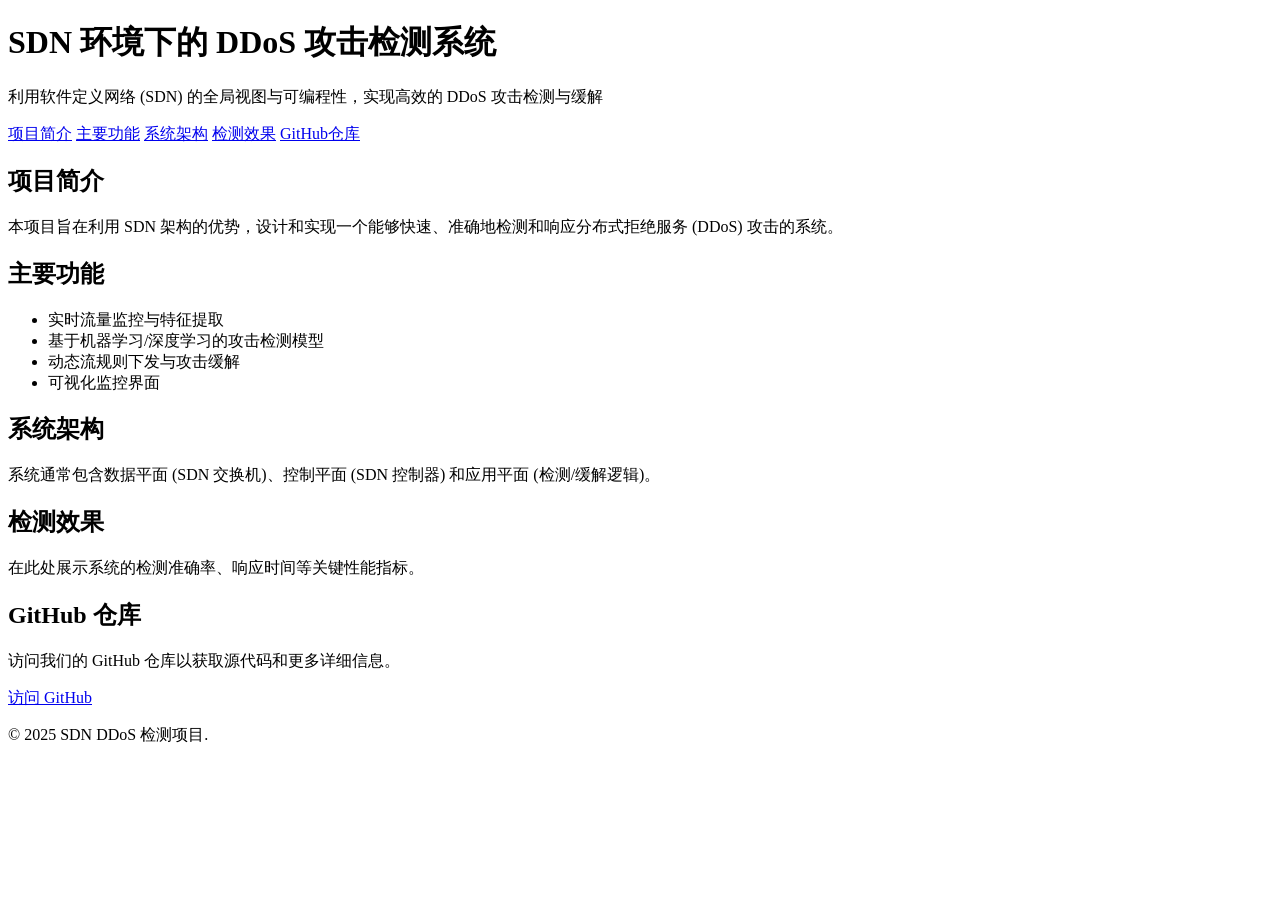
==== index.html @ 9b308da0 "Create index.html" ====
<!DOCTYPE html>
<html lang="zh-CN">
<head>
    <meta charset="UTF-8">
    <meta name="viewport" content="width=device-width, initial-scale=1.0">
    <title>SDN DDoS 检测系统</title>
    <link rel="stylesheet" href="style.css"> <!-- 链接到样式表 -->
</head>
<body>
    <header>
        <h1>SDN 环境下的 DDoS 攻击检测系统</h1>
        <p>利用软件定义网络 (SDN) 的全局视图与可编程性，实现高效的 DDoS 攻击检测与缓解</p>
        <nav>
            <a href="#about">项目简介</a>
            <a href="#features">主要功能</a>
            <a href="#architecture">系统架构</a>
            <a href="#results">检测效果</a>
            <a href="#github">GitHub仓库</a> <!-- 占位符，后续替换 -->
        </nav>
    </header>

    <main>
        <section id="about">
            <h2>项目简介</h2>
            <p>本项目旨在利用 SDN 架构的优势，设计和实现一个能够快速、准确地检测和响应分布式拒绝服务 (DDoS) 攻击的系统。</p>
            <!-- 更多内容待添加 -->
        </section>

        <section id="features">
            <h2>主要功能</h2>
            <ul>
                <li>实时流量监控与特征提取</li>
                <li>基于机器学习/深度学习的攻击检测模型</li>
                <li>动态流规则下发与攻击缓解</li>
                <li>可视化监控界面</li>
                <!-- 更多功能待添加 -->
            </ul>
        </section>

        <section id="architecture">
            <h2>系统架构</h2>
            <p>系统通常包含数据平面 (SDN 交换机)、控制平面 (SDN 控制器) 和应用平面 (检测/缓解逻辑)。</p>
            <!-- 架构图和详细描述待添加 -->
        </section>

        <section id="results">
            <h2>检测效果</h2>
            <p>在此处展示系统的检测准确率、响应时间等关键性能指标。</p>
            <!-- 图表、数据等内容待添加 -->
        </section>

         <section id="github">
            <h2>GitHub 仓库</h2>
            <p>访问我们的 GitHub 仓库以获取源代码和更多详细信息。</p>
            <!-- 链接待添加 -->
            <a href="#" class="button">访问 GitHub</a> <!-- 占位符链接 -->
        </section>

    </main>

    <footer>
        <p>&copy; 2025 SDN DDoS 检测项目.</p>
    </footer>

</body>
</html>
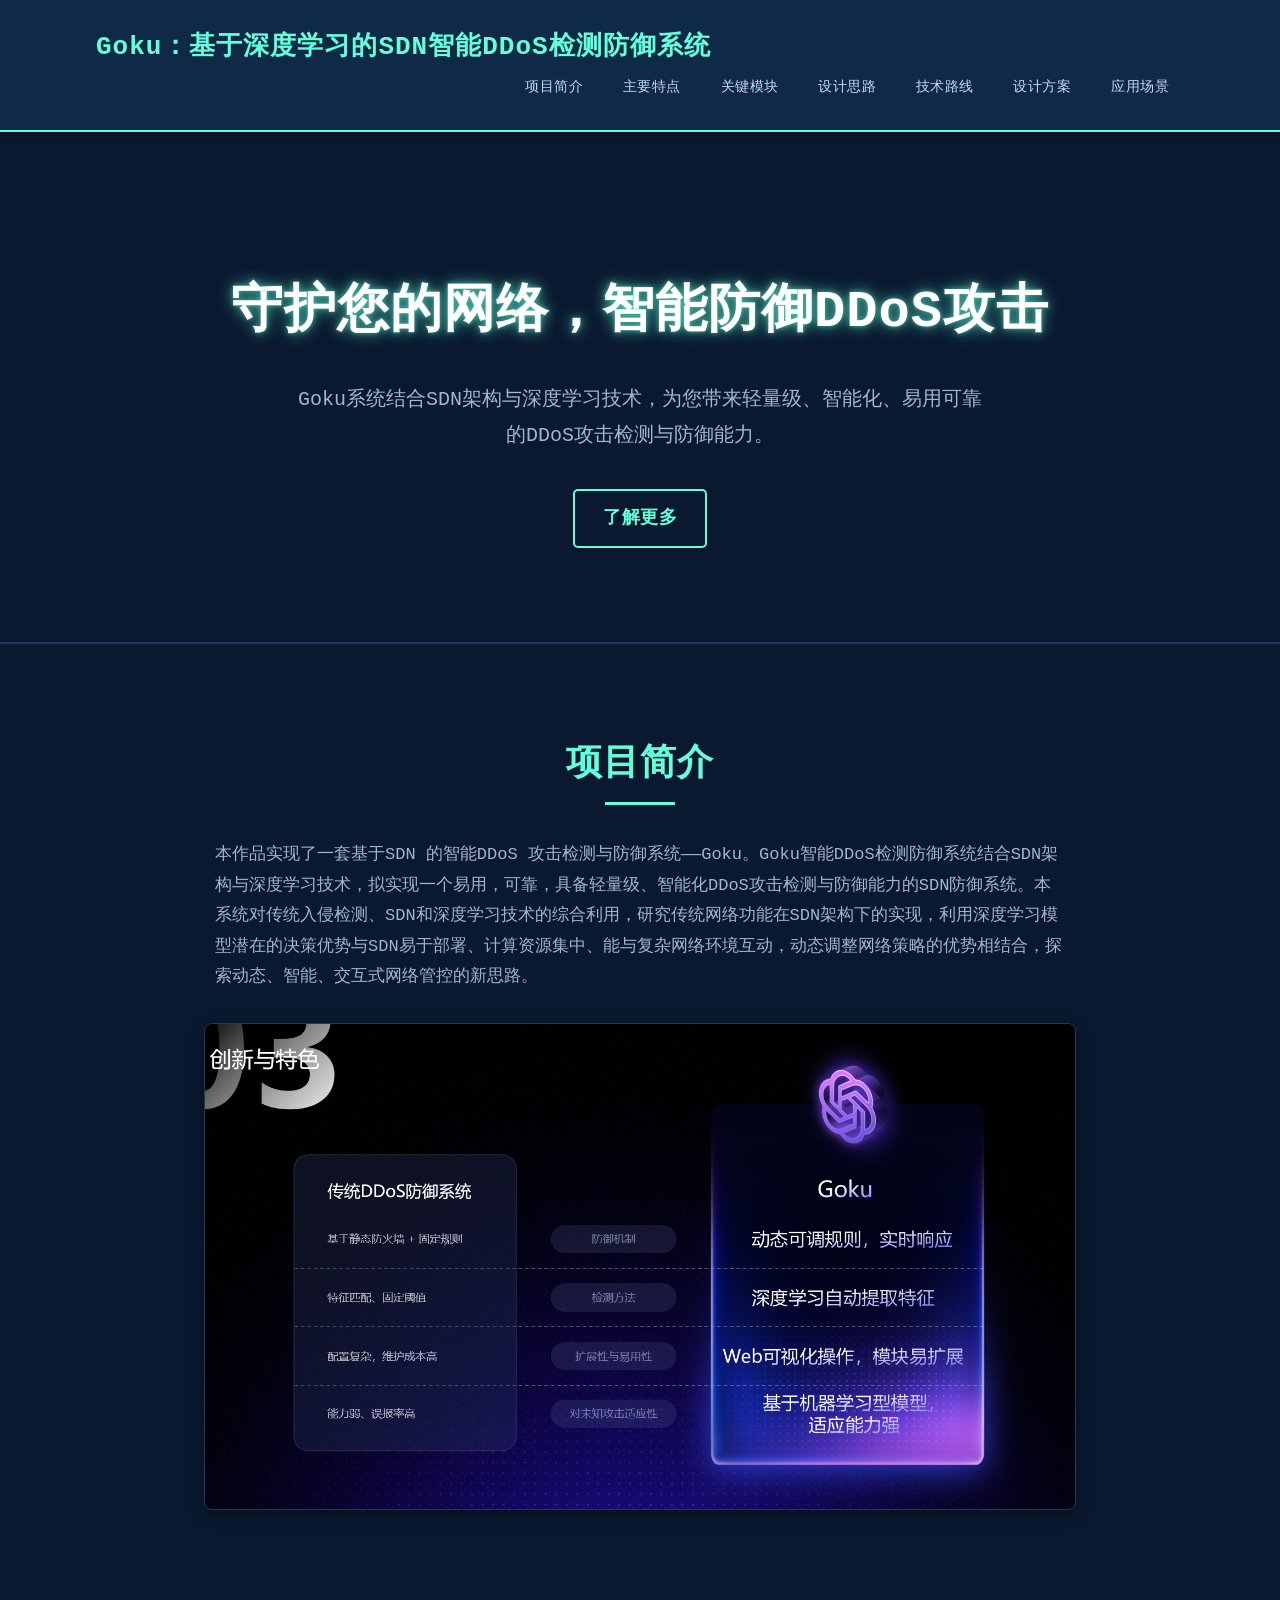
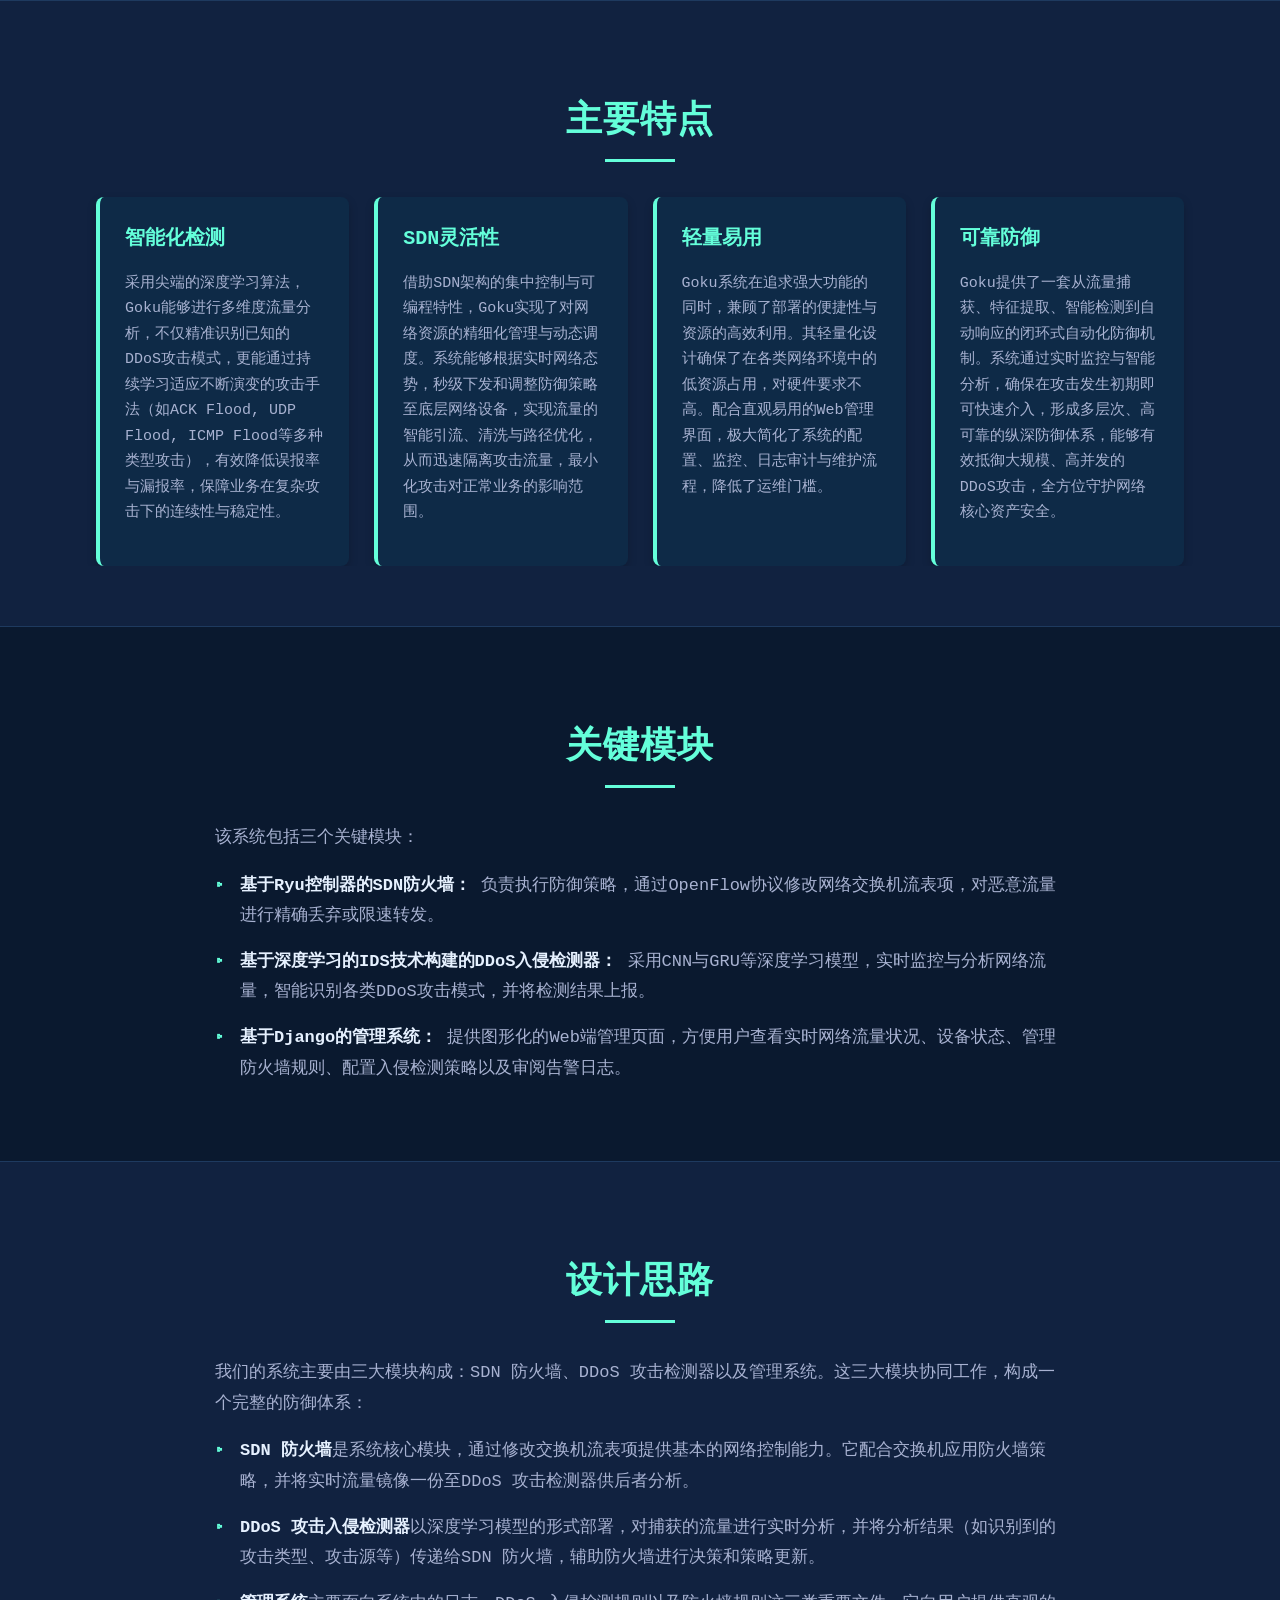
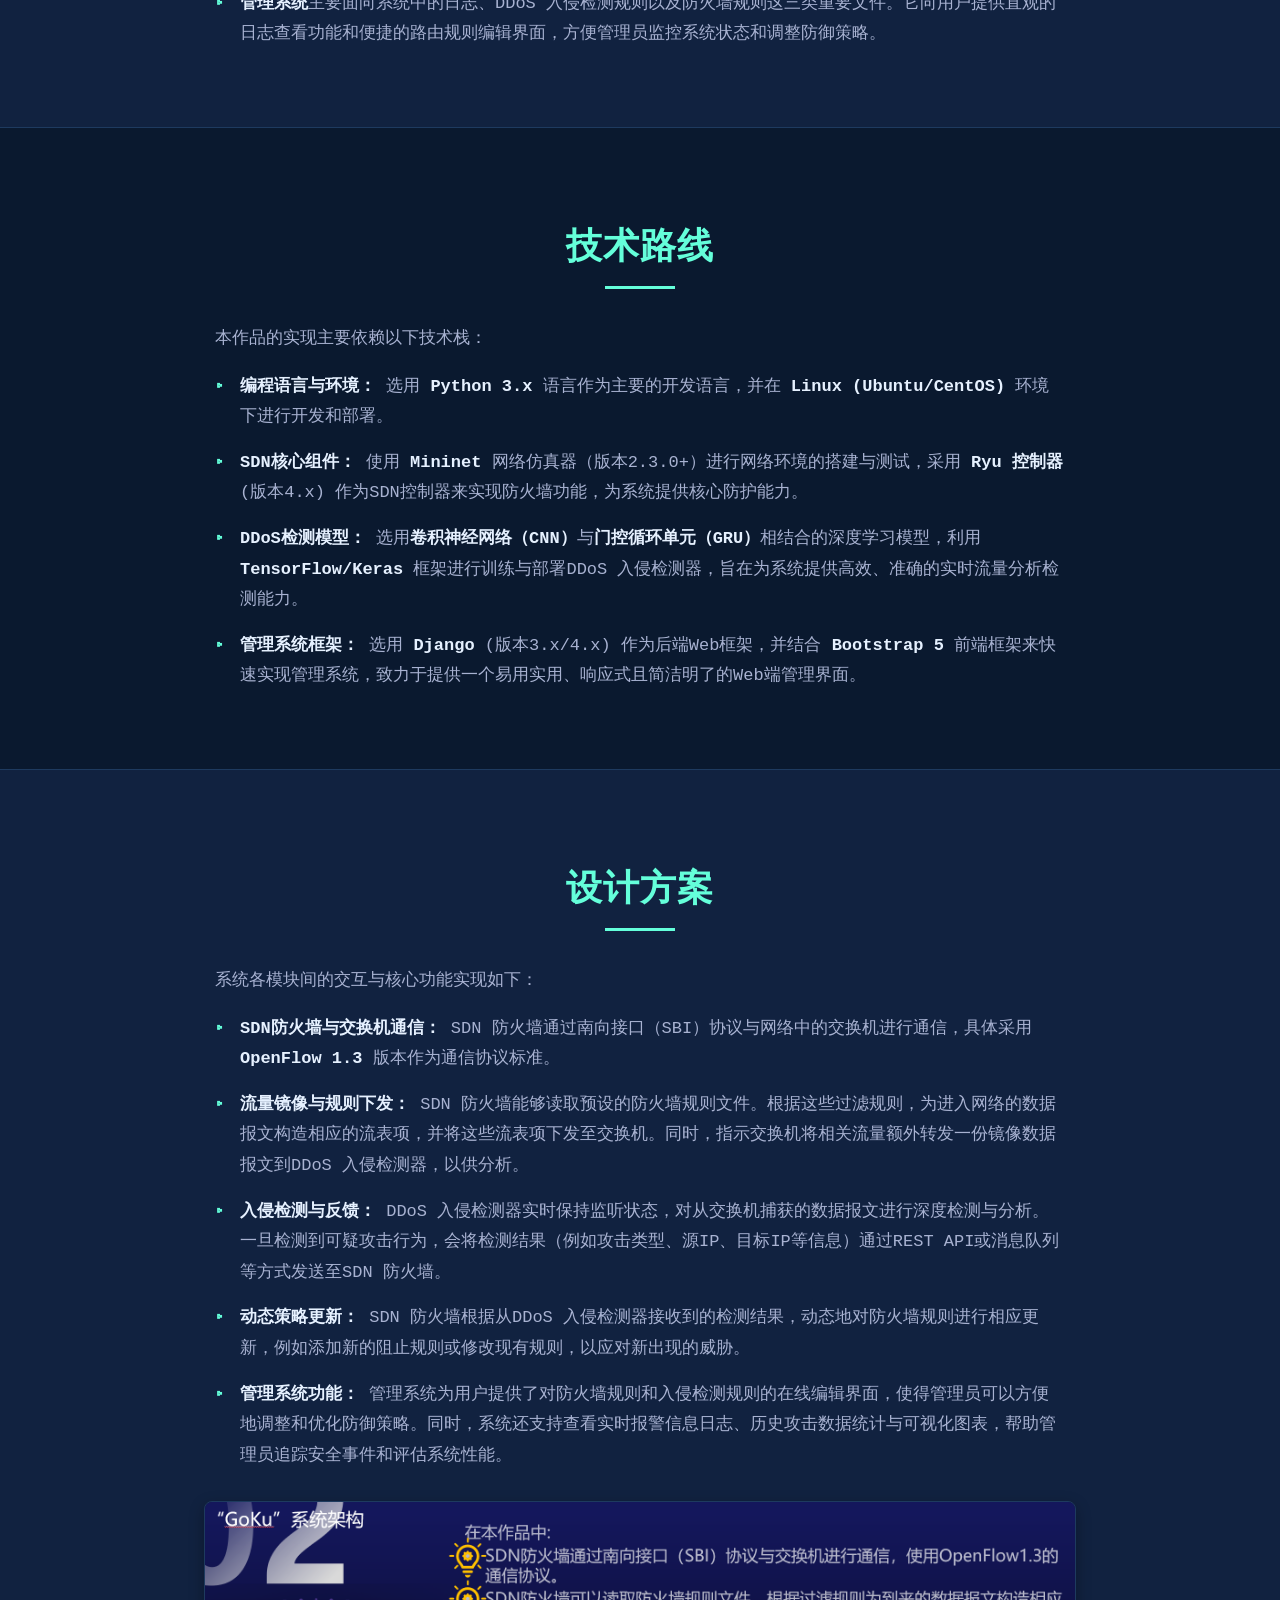
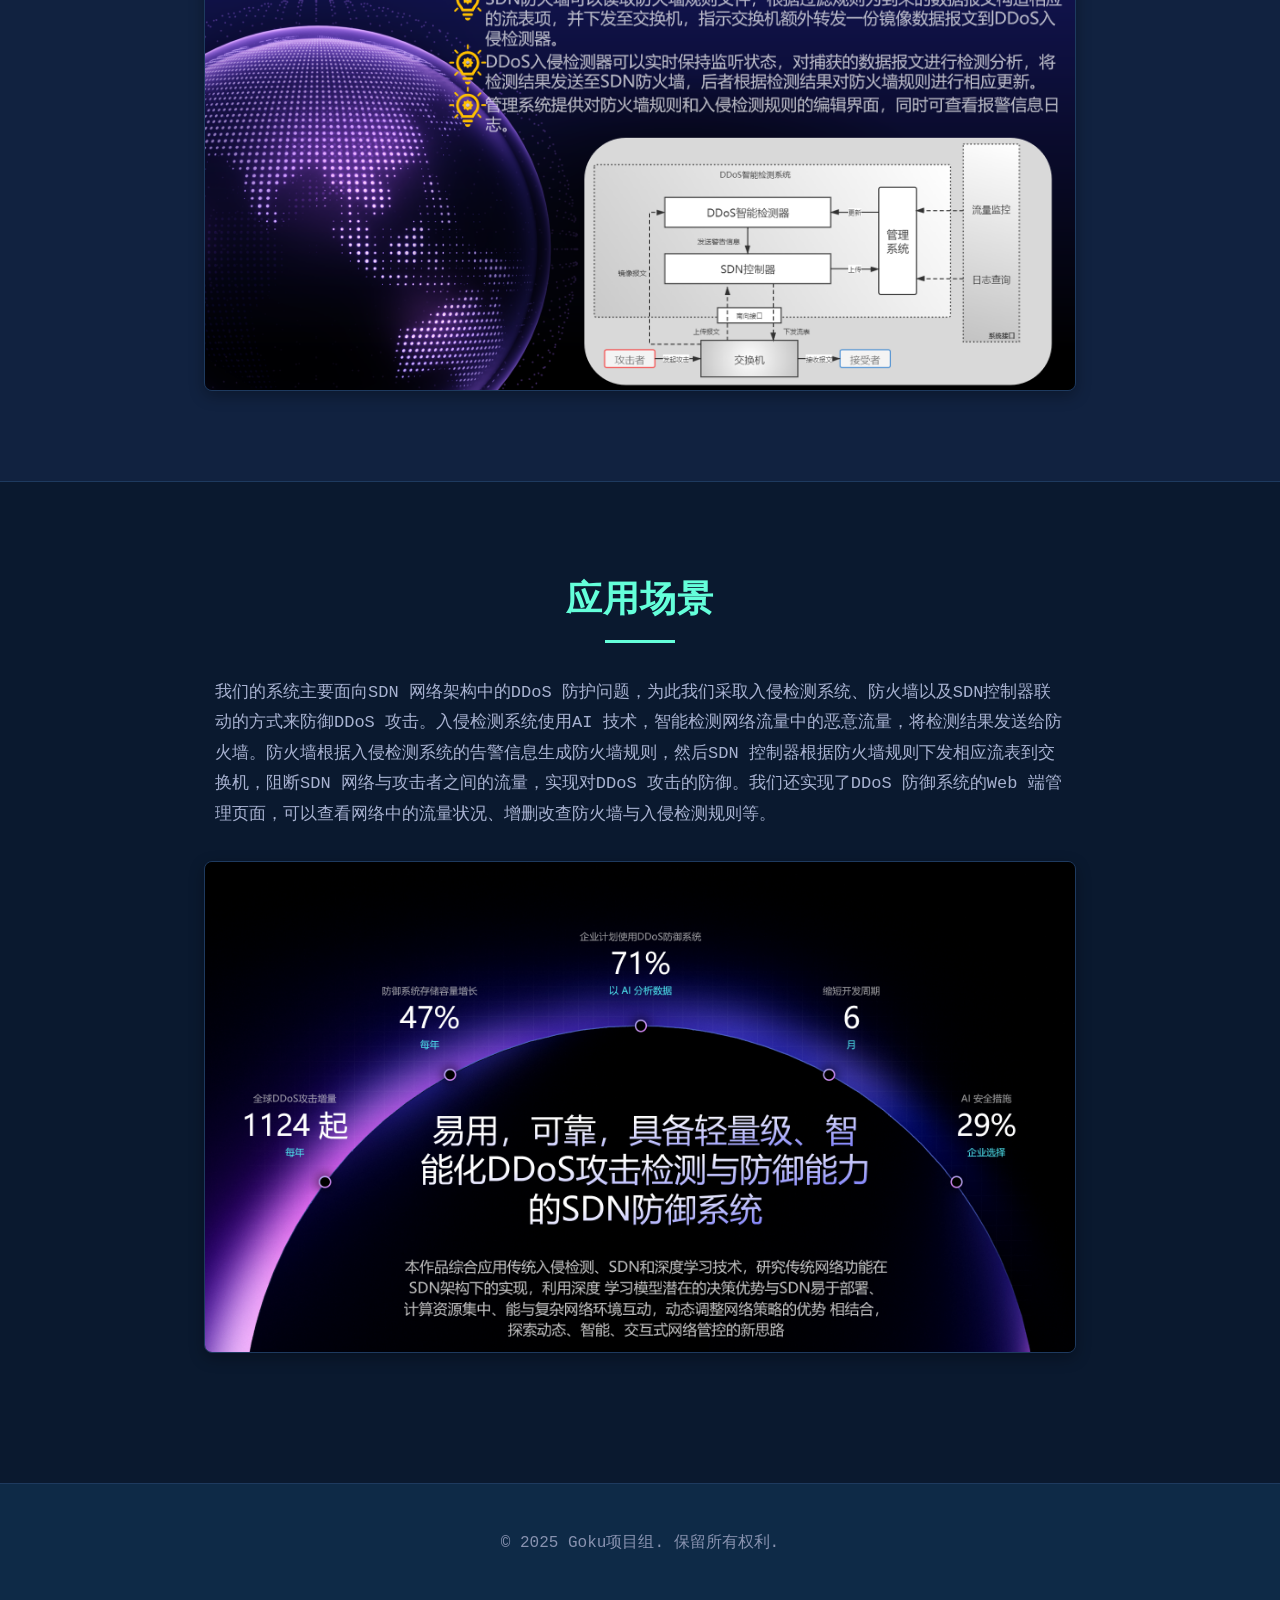
==== commit bee57cd0: "Upload Index" ====
--- a/index.html
+++ b/index.html
@@ -3,64 +3,135 @@
 <head>
     <meta charset="UTF-8">
     <meta name="viewport" content="width=device-width, initial-scale=1.0">
-    <title>SDN DDoS 检测系统</title>
-    <link rel="stylesheet" href="style.css"> <!-- 链接到样式表 -->
+    <title>Goku：基于深度学习的SDN智能DDoS检测防御系统</title>
+    <link rel="stylesheet" href="style.css">
 </head>
-<body>
+<body id="top">
     <header>
-        <h1>SDN 环境下的 DDoS 攻击检测系统</h1>
-        <p>利用软件定义网络 (SDN) 的全局视图与可编程性，实现高效的 DDoS 攻击检测与缓解</p>
-        <nav>
-            <a href="#about">项目简介</a>
-            <a href="#features">主要功能</a>
-            <a href="#architecture">系统架构</a>
-            <a href="#results">检测效果</a>
-            <a href="#github">GitHub仓库</a> <!-- 占位符，后续替换 -->
-        </nav>
+        <div class="container">
+            <h1>Goku：基于深度学习的SDN智能DDoS检测防御系统</h1>
+            <nav>
+                <ul>
+                    <li><a href="#about">项目简介</a></li>
+                    <li><a href="#features">主要特点</a></li>
+                    <li><a href="#modules">关键模块</a></li>
+                    <li><a href="#design-philosophy">设计思路</a></li>
+                    <li><a href="#tech-route">技术路线</a></li>
+                    <li><a href="#main-design">设计方案</a></li>
+                    <li><a href="#solution">应用场景</a></li>
+                </ul>
+            </nav>
+        </div>
     </header>
 
-    <main>
-        <section id="about">
+    <section id="hero">
+        <div class="container">
+            <h2>守护您的网络，智能防御DDoS攻击</h2>
+            <p>Goku系统结合SDN架构与深度学习技术，为您带来轻量级、智能化、易用可靠的DDoS攻击检测与防御能力。</p>
+            <a href="#about" class="btn">了解更多</a>
+        </div>
+    </section>
+
+    <section id="about" class="content-section">
+        <div class="container">
             <h2>项目简介</h2>
-            <p>本项目旨在利用 SDN 架构的优势，设计和实现一个能够快速、准确地检测和响应分布式拒绝服务 (DDoS) 攻击的系统。</p>
-            <!-- 更多内容待添加 -->
-        </section>
+            <p>本作品实现了一套基于SDN 的智能DDoS 攻击检测与防御系统——Goku。Goku智能DDoS检测防御系统结合SDN架构与深度学习技术，拟实现一个易用，可靠，具备轻量级、智能化DDoS攻击检测与防御能力的SDN防御系统。本系统对传统入侵检测、SDN和深度学习技术的综合利用，研究传统网络功能在SDN架构下的实现，利用深度学习模型潜在的决策优势与SDN易于部署、计算资源集中、能与复杂网络环境互动，动态调整网络策略的优势相结合，探索动态、智能、交互式网络管控的新思路。</p>
+            <img src="images/Innovation.png" alt="Goku项目创新点" class="content-image">
+        </div>
+    </section>
 
-        <section id="features">
-            <h2>主要功能</h2>
+    <section id="features" class="content-section bg-light">
+        <div class="container">
+            <h2>主要特点</h2>
+            <div class="features-container">
+                <div class="feature-item-text">
+                    <h3>智能化检测</h3>
+                    <p>采用尖端的深度学习算法，Goku能够进行多维度流量分析，不仅精准识别已知的DDoS攻击模式，更能通过持续学习适应不断演变的攻击手法（如ACK Flood, UDP Flood, ICMP Flood等多种类型攻击），有效降低误报率与漏报率，保障业务在复杂攻击下的连续性与稳定性。</p>
+                </div>
+                <div class="feature-item-text">
+                    <h3>SDN灵活性</h3>
+                    <p>借助SDN架构的集中控制与可编程特性，Goku实现了对网络资源的精细化管理与动态调度。系统能够根据实时网络态势，秒级下发和调整防御策略至底层网络设备，实现流量的智能引流、清洗与路径优化，从而迅速隔离攻击流量，最小化攻击对正常业务的影响范围。</p>
+                </div>
+                <div class="feature-item-text">
+                    <h3>轻量易用</h3>
+                    <p>Goku系统在追求强大功能的同时，兼顾了部署的便捷性与资源的高效利用。其轻量化设计确保了在各类网络环境中的低资源占用，对硬件要求不高。配合直观易用的Web管理界面，极大简化了系统的配置、监控、日志审计与维护流程，降低了运维门槛。</p>
+                </div>
+                <div class="feature-item-text">
+                    <h3>可靠防御</h3>
+                    <p>Goku提供了一套从流量捕获、特征提取、智能检测到自动响应的闭环式自动化防御机制。系统通过实时监控与智能分析，确保在攻击发生初期即可快速介入，形成多层次、高可靠的纵深防御体系，能够有效抵御大规模、高并发的DDoS攻击，全方位守护网络核心资产安全。</p>
+                </div>
+            </div>
+        </div>
+    </section>
+
+    <section id="modules" class="content-section">
+        <div class="container">
+            <h2>关键模块</h2>
+            <p>该系统包括三个关键模块：</p>
             <ul>
-                <li>实时流量监控与特征提取</li>
-                <li>基于机器学习/深度学习的攻击检测模型</li>
-                <li>动态流规则下发与攻击缓解</li>
-                <li>可视化监控界面</li>
-                <!-- 更多功能待添加 -->
+                <li><strong>基于Ryu控制器的SDN防火墙：</strong> 负责执行防御策略，通过OpenFlow协议修改网络交换机流表项，对恶意流量进行精确丢弃或限速转发。</li>
+                <li><strong>基于深度学习的IDS技术构建的DDoS入侵检测器：</strong> 采用CNN与GRU等深度学习模型，实时监控与分析网络流量，智能识别各类DDoS攻击模式，并将检测结果上报。</li>
+                <li><strong>基于Django的管理系统：</strong> 提供图形化的Web端管理页面，方便用户查看实时网络流量状况、设备状态、管理防火墙规则、配置入侵检测策略以及审阅告警日志。</li>
             </ul>
-        </section>
+        </div>
+    </section>
 
-        <section id="architecture">
-            <h2>系统架构</h2>
-            <p>系统通常包含数据平面 (SDN 交换机)、控制平面 (SDN 控制器) 和应用平面 (检测/缓解逻辑)。</p>
-            <!-- 架构图和详细描述待添加 -->
-        </section>
+    <section id="design-philosophy" class="content-section bg-light">
+        <div class="container">
+            <h2>设计思路</h2>
+            <p>我们的系统主要由三大模块构成：SDN 防火墙、DDoS 攻击检测器以及管理系统。这三大模块协同工作，构成一个完整的防御体系：</p>
+            <ul>
+                <li><strong>SDN 防火墙</strong>是系统核心模块，通过修改交换机流表项提供基本的网络控制能力。它配合交换机应用防火墙策略，并将实时流量镜像一份至DDoS 攻击检测器供后者分析。</li>
+                <li><strong>DDoS 攻击入侵检测器</strong>以深度学习模型的形式部署，对捕获的流量进行实时分析，并将分析结果（如识别到的攻击类型、攻击源等）传递给SDN 防火墙，辅助防火墙进行决策和策略更新。</li>
+                <li><strong>管理系统</strong>主要面向系统中的日志、DDoS 入侵检测规则以及防火墙规则这三类重要文件。它向用户提供直观的日志查看功能和便捷的路由规则编辑界面，方便管理员监控系统状态和调整防御策略。</li>
+            </ul>
+        </div>
+    </section>
 
-        <section id="results">
-            <h2>检测效果</h2>
-            <p>在此处展示系统的检测准确率、响应时间等关键性能指标。</p>
-            <!-- 图表、数据等内容待添加 -->
-        </section>
+    <section id="tech-route" class="content-section">
+        <div class="container">
+            <h2>技术路线</h2>
+            <p>本作品的实现主要依赖以下技术栈：</p>
+            <ul>
+                <li><strong>编程语言与环境：</strong> 选用 <strong>Python 3.x</strong> 语言作为主要的开发语言，并在 <strong>Linux (Ubuntu/CentOS)</strong> 环境下进行开发和部署。</li>
+                <li><strong>SDN核心组件：</strong> 使用 <strong>Mininet</strong> 网络仿真器（版本2.3.0+）进行网络环境的搭建与测试，采用 <strong>Ryu 控制器</strong> (版本4.x) 作为SDN控制器来实现防火墙功能，为系统提供核心防护能力。</li>
+                <li><strong>DDoS检测模型：</strong> 选用<strong>卷积神经网络（CNN）</strong>与<strong>门控循环单元（GRU）</strong>相结合的深度学习模型，利用 <strong>TensorFlow/Keras</strong> 框架进行训练与部署DDoS 入侵检测器，旨在为系统提供高效、准确的实时流量分析检测能力。</li>
+                <li><strong>管理系统框架：</strong> 选用 <strong>Django</strong> (版本3.x/4.x) 作为后端Web框架，并结合 <strong>Bootstrap 5</strong> 前端框架来快速实现管理系统，致力于提供一个易用实用、响应式且简洁明了的Web端管理界面。</li>
+            </ul>
+        </div>
+    </section>
 
-         <section id="github">
-            <h2>GitHub 仓库</h2>
-            <p>访问我们的 GitHub 仓库以获取源代码和更多详细信息。</p>
-            <!-- 链接待添加 -->
-            <a href="#" class="button">访问 GitHub</a> <!-- 占位符链接 -->
-        </section>
+    <section id="main-design" class="content-section bg-light">
+        <div class="container">
+            <h2>设计方案</h2>
+            <p>系统各模块间的交互与核心功能实现如下：</p>
+            <ul>
+                <li><strong>SDN防火墙与交换机通信：</strong> SDN 防火墙通过南向接口（SBI）协议与网络中的交换机进行通信，具体采用 <strong>OpenFlow 1.3</strong> 版本作为通信协议标准。</li>
+                <li><strong>流量镜像与规则下发：</strong> SDN 防火墙能够读取预设的防火墙规则文件。根据这些过滤规则，为进入网络的数据报文构造相应的流表项，并将这些流表项下发至交换机。同时，指示交换机将相关流量额外转发一份镜像数据报文到DDoS 入侵检测器，以供分析。</li>
+                <li><strong>入侵检测与反馈：</strong> DDoS 入侵检测器实时保持监听状态，对从交换机捕获的数据报文进行深度检测与分析。一旦检测到可疑攻击行为，会将检测结果（例如攻击类型、源IP、目标IP等信息）通过REST API或消息队列等方式发送至SDN 防火墙。</li>
+                <li><strong>动态策略更新：</strong> SDN 防火墙根据从DDoS 入侵检测器接收到的检测结果，动态地对防火墙规则进行相应更新，例如添加新的阻止规则或修改现有规则，以应对新出现的威胁。</li>
+                <li><strong>管理系统功能：</strong> 管理系统为用户提供了对防火墙规则和入侵检测规则的在线编辑界面，使得管理员可以方便地调整和优化防御策略。同时，系统还支持查看实时报警信息日志、历史攻击数据统计与可视化图表，帮助管理员追踪安全事件和评估系统性能。</li>
+            </ul>
+            <img src="images/Framework.png" alt="Goku系统架构图" class="content-image">
+        </div>
+    </section>
 
-    </main>
+    <section id="solution" class="content-section">
+        <div class="container">
+            <h2>应用场景</h2>
+            <p>我们的系统主要面向SDN 网络架构中的DDoS 防护问题，为此我们采取入侵检测系统、防火墙以及SDN控制器联动的方式来防御DDoS 攻击。入侵检测系统使用AI 技术，智能检测网络流量中的恶意流量，将检测结果发送给防火墙。防火墙根据入侵检测系统的告警信息生成防火墙规则，然后SDN 控制器根据防火墙规则下发相应流表到交换机，阻断SDN 网络与攻击者之间的流量，实现对DDoS 攻击的防御。我们还实现了DDoS 防御系统的Web 端管理页面，可以查看网络中的流量状况、增删改查防火墙与入侵检测规则等。</p>
+            <img src="images/Summary.png" alt="Goku系统总结" class="content-image">
+        </div>
+    </section>
+
+    <a href="#top" id="back-to-top-btn" title="回到顶部">&uarr;</a>
 
     <footer>
-        <p>&copy; 2025 SDN DDoS 检测项目.</p>
+        <div class="container">
+            <p>&copy; 2025 Goku项目组. 保留所有权利.</p>
+        </div>
     </footer>
 
+    <script src="script.js"></script>
 </body>
-</html> 
+</html> 
--- a/style.css
+++ b/style.css
@@ -0,0 +1,332 @@
+/* General Styles */
+body {
+    font-family: 'Roboto Mono', 'Consolas', 'Menlo', monospace;
+    line-height: 1.7;
+    margin: 0;
+    padding: 0;
+    color: #cdd6f6; /* Light grayish blue text */
+    background-color: #0a192f; /* Dark navy blue background */
+    font-size: 16px;
+}
+
+.container {
+    width: 85%;
+    max-width: 1200px;
+    margin: auto;
+    overflow: hidden;
+    padding: 0 25px;
+}
+
+/* Header */
+header {
+    background: #0e2a47; /* Slightly lighter navy */
+    color: #64ffda; /* Bright teal/cyan for accents */
+    padding-top: 25px;
+    padding-bottom: 25px;
+    min-height: 80px;
+    border-bottom: #64ffda 2px solid;
+    position: sticky;
+    top: 0;
+    z-index: 1000;
+    box-shadow: 0 2px 10px rgba(0,0,0,0.3);
+}
+
+header h1 {
+    float: left;
+    margin: 0;
+    font-size: 26px; /* Slightly smaller for a sleeker look */
+    letter-spacing: 1px;
+}
+
+header nav {
+    float: right;
+    margin-top: 5px;
+}
+
+header ul {
+    margin: 0;
+    padding: 0;
+    list-style: none;
+}
+
+header li {
+    display: inline;
+    padding: 0 15px;
+}
+
+header a {
+    color: #ccd6f6;
+    text-decoration: none;
+    text-transform: uppercase;
+    font-size: 14px;
+    letter-spacing: 0.5px;
+    transition: color 0.3s ease;
+}
+
+header a:hover, header .active a {
+    color: #64ffda;
+    font-weight: bold;
+}
+
+/* Hero Section */
+#hero {
+    min-height: 450px; /* Increased height */
+    background: linear-gradient(rgba(10, 25, 47, 0.8), rgba(10, 25, 47, 0.95)), url('images/hero_bg_tech.jpg') no-repeat center center/cover; /* Overlay + new placeholder */
+    color: #ffffff;
+    text-align: center;
+    display: flex;
+    flex-direction: column;
+    justify-content: center;
+    align-items: center;
+    padding: 30px 20px;
+    border-bottom: 2px solid #1e3a5f;
+}
+
+#hero h2 {
+    font-size: 52px; /* Larger for impact */
+    margin-bottom: 25px;
+    text-shadow: 0 0 15px rgba(100, 255, 218, 0.7), 0 0 5px rgba(100, 255, 218, 0.5); /* Glow effect */
+    font-weight: 600;
+    letter-spacing: 1px;
+}
+
+#hero p {
+    font-size: 20px;
+    margin-bottom: 35px;
+    max-width: 700px;
+    line-height: 1.8;
+    color: #a8b2d1; /* Softer white */
+    margin-left: auto; /* Center the paragraph block */
+    margin-right: auto; /* Center the paragraph block */
+}
+
+.btn {
+    display: inline-block;
+    background: transparent;
+    color: #64ffda;
+    padding: 12px 28px;
+    text-decoration: none;
+    border: 2px solid #64ffda;
+    border-radius: 5px;
+    font-size: 18px;
+    font-weight: bold;
+    transition: background-color 0.3s ease, color 0.3s ease, transform 0.2s ease;
+    letter-spacing: 0.5px;
+}
+
+.btn:hover {
+    background: #64ffda;
+    color: #0a192f;
+    transform: translateY(-3px);
+    box-shadow: 0 5px 15px rgba(100, 255, 218, 0.3);
+}
+
+/* Content Sections */
+.content-section {
+    padding: 60px 0;
+    text-align: left; /* Adjusted for better readability in tech theme */
+}
+
+.content-section h2 {
+    font-size: 36px;
+    margin-bottom: 35px;
+    color: #64ffda;
+    text-align: center; /* Center section titles */
+    letter-spacing: 1px;
+    position: relative;
+    padding-bottom: 10px;
+}
+
+.content-section h2::after {
+    content: '';
+    position: absolute;
+    left: 50%;
+    transform: translateX(-50%);
+    bottom: 0;
+    width: 70px;
+    height: 3px;
+    background-color: #64ffda;
+}
+
+.content-section p, .content-section ul {
+    font-size: 17px;
+    line-height: 1.8;
+    max-width: 850px;
+    margin-left: auto;
+    margin-right: auto;
+    color: #a8b2d1; /* Lighter text for content */
+}
+
+.content-section ul {
+    list-style: none; /* Remove default bullets */
+    padding-left: 0;
+}
+
+.content-section ul li {
+    margin-bottom: 15px;
+    padding-left: 25px;
+    position: relative;
+}
+
+.content-section ul li::before {
+    content: '▹'; /* Techy bullet */
+    position: absolute;
+    left: 0;
+    color: #64ffda;
+    font-weight: bold;
+}
+
+.content-section strong {
+    color: #e6f1ff; /* Brighter for emphasis */
+    font-weight: 600;
+}
+
+.bg-light {
+    background-color: #112240; /* Darker shade for contrast */
+    border-top: 1px solid #1e3a5f;
+    border-bottom: 1px solid #1e3a5f;
+}
+
+/* Features Section Specific - for text items */
+.features-container {
+    display: grid;
+    /* For larger screens, aim for 4 columns. Adjust minmax for better control if needed. */
+    grid-template-columns: repeat(4, 1fr); 
+    gap: 25px; /* Slightly reduced gap for 4 columns */
+    margin-top: 30px;
+}
+
+.feature-item-text {
+    background: #0e2a47; /* Slightly lighter than main bg */
+    padding: 25px;
+    border-radius: 8px;
+    border-left: 4px solid #64ffda;
+    box-shadow: 0 4px 10px rgba(0,0,0,0.2);
+    transition: transform 0.3s ease, box-shadow 0.3s ease;
+}
+
+.feature-item-text:hover {
+    transform: translateY(-5px);
+    box-shadow: 0 8px 20px rgba(100, 255, 218, 0.15);
+}
+
+.feature-item-text h3 {
+    font-size: 20px; /* Slightly smaller to fit 4 columns better */
+    color: #64ffda;
+    margin-top: 0;
+    margin-bottom: 15px;
+}
+
+.feature-item-text p {
+    font-size: 15px; /* Slightly smaller for 4 columns */
+    color: #a8b2d1;
+    line-height: 1.7;
+}
+
+/* Styles for newly added content images */
+.content-image {
+    display: block;
+    max-width: 80%; /* Control max size, adjust as needed */
+    height: auto; /* Maintain aspect ratio */
+    margin: 30px auto; /* Center the image and add spacing */
+    border-radius: 8px;
+    box-shadow: 0 5px 15px rgba(0, 0, 0, 0.3);
+    border: 1px solid #1e3a5f; /* Subtle border */
+}
+
+/* Footer */
+footer {
+    background: #0e2a47;
+    color: #8892b0; /* Softer text for footer */
+    text-align: center;
+    padding: 30px 0;
+    margin-top: 40px;
+    border-top: 1px solid #1e3a5f;
+}
+
+/* Back to Top Button */
+#back-to-top-btn {
+    position: fixed;
+    bottom: 30px;
+    right: 30px;
+    width: 50px;
+    height: 50px;
+    background-color: #64ffda;
+    color: #0a192f;
+    text-align: center;
+    line-height: 50px;
+    font-size: 24px;
+    border-radius: 50%;
+    text-decoration: none;
+    display: none; /* Hidden by default */
+    z-index: 999;
+    transition: background-color 0.3s ease, opacity 0.3s ease, transform 0.3s ease;
+    box-shadow: 0 2px 10px rgba(100, 255, 218, 0.3);
+}
+
+#back-to-top-btn:hover {
+    background-color: #52cca8; /* Slightly darker teal on hover */
+    transform: translateY(-3px);
+}
+
+/* Responsive */
+@media(max-width: 1200px) { /* Adjust breakpoint for 4 columns if needed */
+    .features-container {
+        grid-template-columns: repeat(auto-fit, minmax(260px, 1fr)); /* Fallback to responsive for medium screens */
+    }
+}
+
+@media(max-width: 768px){
+    header h1 {
+        float: none;
+        text-align: center;
+        margin-bottom: 15px;
+        font-size: 22px;
+    }
+    header nav {
+        float: none;
+        text-align: center;
+    }
+    header li {
+        display: block;
+        padding: 8px 0;
+    }
+    header a {
+        font-size: 13px;
+    }
+
+    #hero h2 {
+        font-size: 38px;
+    }
+    #hero p {
+        font-size: 17px;
+        max-width: 90%; /* Ensure it fits well on smaller screens */
+    }
+    .container {
+        width: 90%;
+        padding: 0 15px;
+    }
+    .content-section h2 {
+        font-size: 28px;
+    }
+    .features-container {
+        grid-template-columns: 1fr; /* Stack on small screens */
+    }
+    .feature-item-text h3 {
+        font-size: 20px;
+    }
+    .feature-item-text p {
+        font-size: 16px;
+    }
+    .content-image {
+        max-width: 95%; /* More width for images on small screens */
+    }
+    #back-to-top-btn {
+        bottom: 20px;
+        right: 20px;
+        width: 40px;
+        height: 40px;
+        line-height: 40px;
+        font-size: 20px;
+    }
+} 
